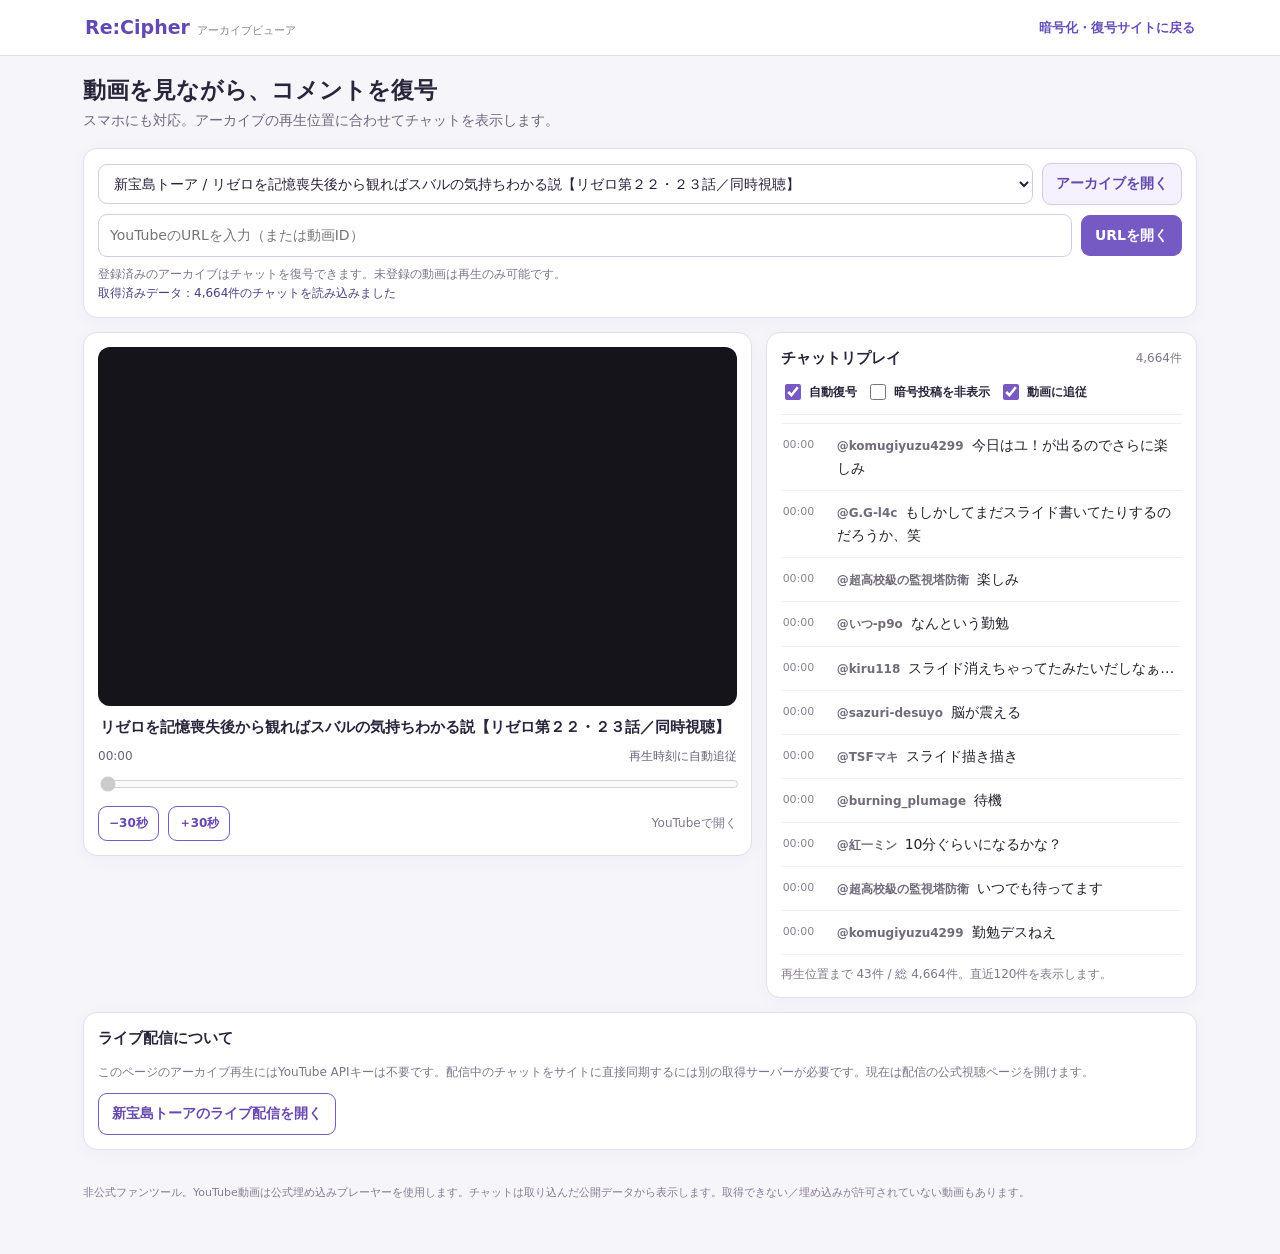
==== viewer.html @ 26892844 "Keep mobile chat settings inside chat panel without overlapping video" ====
<!doctype html>
<html lang="ja">
<head>
<meta charset="utf-8">
<meta name="viewport" content="width=device-width,initial-scale=1">
<meta name="theme-color" content="#f6f4fc">
<meta name="description" content="Re:Cipherのアーカイブビューア。YouTube動画を見ながらネタバレ防止言語を自動復号・非表示にできます。">
<title>アーカイブビューア | Re:Cipher</title>
<style>
:root{font:14px/1.55 system-ui,"Yu Gothic",Meiryo,sans-serif;color:#29253b;background:#f6f5fa}
*{box-sizing:border-box}body{margin:0}button,input,select{font:inherit}button{cursor:pointer}
button:disabled{opacity:.5;cursor:not-allowed}a{color:#684fba}
header{background:#fff;border-bottom:1px solid #e5dfed}
.top{max-width:1150px;margin:auto;padding:13px 20px;display:flex;align-items:center;justify-content:space-between;gap:10px}
.brand{font-size:19px;font-weight:800;color:#634ab3;text-decoration:none}.brand small{font-size:11px;font-weight:500;color:#8c819e}
nav a{font-size:13px;text-decoration:none;font-weight:650}
.wrap{max-width:1150px;margin:0 auto;padding:18px}
h1{font-size:23px;line-height:1.3;margin:2px 0 4px}h2{font-size:15px;margin:0}
.lead{color:#70677e;margin:4px 0 16px}
.panel{background:#fff;border:1px solid #e4deec;border-radius:14px;padding:14px;margin-bottom:14px;box-shadow:0 3px 18px rgba(59,41,100,.035)}
.hrow{display:flex;align-items:center;gap:9px;flex-wrap:wrap}
.hrow>*{min-width:0}
input[type=text],input[type=url],select{width:100%;padding:10px 11px;border:1px solid #d6cce6;border-radius:9px;background:#fff;color:#282039}
input:focus,button:focus-visible,select:focus{outline:2px solid #a898db;outline-offset:1px}
.btn{border:1px solid #755ac3;border-radius:9px;padding:9px 13px;font-weight:700;background:#755ac3;color:#fff;white-space:nowrap}
.btn.ghost{background:#fff;color:#6849ad}.btn.soft{background:#f5f1ff;color:#6248a9;border-color:#d4c8ee}
.btn.small{font-size:12px;padding:7px 10px}
.source-select{flex:1 1 290px}.link-input{flex:1 1 300px}
.help{color:#7d758b;font-size:12px}.help strong{color:#5947a1}
.status{font-size:12px;color:#4e4084}.status.error{color:#a63b58}
.layout{display:grid;grid-template-columns:minmax(0,1.55fr) minmax(290px,1fr);gap:14px;align-items:start}
.player-wrap{min-width:0}
.player-shell{border-radius:12px;overflow:hidden;background:#14141a;aspect-ratio:16/9;min-height:200px;position:relative}
#yt-player,#yt-player iframe,.player-shell iframe{width:100%;height:100%;border:0}
.video-name{font-size:15px;font-weight:700;margin:10px 2px 2px;overflow-wrap:anywhere}
.seek-row{display:flex;justify-content:space-between;gap:10px;align-items:center;margin:8px 0}
.seek-row span{font-size:12px;color:#6a617a;font-variant-numeric:tabular-nums}
#seek{width:100%;accent-color:#7859c0}
.chat-panel{overflow:hidden;display:flex;flex-direction:column;min-height:420px;max-height:calc(100vh - 140px)}
.chat-controls{flex:0 0 auto;min-width:0}
.chat-head{display:flex;align-items:center;justify-content:space-between;gap:10px;flex-wrap:wrap}
.toggles{display:flex;gap:9px;flex-wrap:wrap;padding:11px 0;border-bottom:1px solid #eeeaf4}
.toggles label{font-size:12px;font-weight:650;white-space:nowrap;display:flex;align-items:center;gap:5px}
.toggles input{accent-color:#795ac2;width:16px;height:16px}
.chat-list{flex:1;min-height:240px;max-height:550px;overflow-y:auto;padding:4px 0 10px;scrollbar-color:#bcb2d2 transparent}
/* YouTube-like chat hierarchy: quiet timestamp/name, readable message text. */
.msg{display:grid;grid-template-columns:45px minmax(0,1fr);gap:9px;align-items:start;padding:10px 2px;border-bottom:1px solid #f1edf6;line-height:1.65}
.msg time{font-size:11px;line-height:1.65;color:#8b8392;font-variant-numeric:tabular-nums;white-space:nowrap;padding-top:2px}
.msg>div{min-width:0}
.msg .author{display:inline;color:#716b7a;font-size:12px;font-weight:600;line-height:inherit;overflow-wrap:anywhere;margin-right:8px}
.msg .body{display:inline;color:#25212d;font-size:14px;line-height:1.65;font-weight:400;overflow-wrap:anywhere;white-space:pre-wrap;margin:0}
.msg:hover{background:#faf9fd}
.prefix{color:#644ca0;font-size:12px;font-weight:700;background:#f1edfa;border-radius:3px;padding:0 3px}
.decoded{color:#1e6859;font-weight:600;background:#edf8f4;border-radius:3px;padding:0 2px}
.cipher{color:#906631;font-weight:500}
.empty{padding:32px 10px;text-align:center;color:#867b96;font-size:13px}
.banner{background:#f5f1ff;color:#5e4a91;padding:10px 12px;border-radius:8px;font-size:12px}
.meta{font-size:12px;color:#81778c}
input[type=file]{max-width:100%;font-size:12px}
details summary{cursor:pointer;color:#6545a4;font-weight:650}
footer{color:#857c92;font-size:11px;padding:20px 0 35px}
.live-link{display:inline-flex;align-items:center;gap:7px;text-decoration:none}
@media(max-width:800px){
 .layout{display:flex;flex-direction:column;gap:0}
 .wrap{padding:12px}
 .top{padding:12px}
 .player-wrap{width:100%;position:sticky;top:0;z-index:5;background:#f6f5fa;padding-bottom:1px}
 .player-shell{border-radius:10px;min-height:200px}
 .player-wrap .panel{padding:10px}
 .chat-panel{width:100%;min-height:390px;max-height:none;overflow:hidden}
 /* Controls stay in the comment panel; only the message list itself scrolls. */
 .chat-controls{position:static;padding:10px 0 9px;background:#fff;border-bottom:1px solid #eeeaf4}
 .chat-head{gap:6px}
 .chat-head h2{font-size:13px}
 .chat-head .meta{font-size:11px}
 .toggles{justify-content:space-between;gap:7px 10px;flex-wrap:wrap;padding:8px 0 0;border-bottom:0}
 .toggles label{gap:4px;font-size:11px}
 .toggles input{width:16px;height:16px}
 .chat-list{height:min(54vh,550px);min-height:280px;max-height:none;flex:0 0 auto;overflow-y:auto;overscroll-behavior-y:contain;-webkit-overflow-scrolling:touch}
 .msg{grid-template-columns:41px minmax(0,1fr);gap:8px;padding:10px 0}
 .msg .body{font-size:15px;line-height:1.65}
 h1{font-size:20px}
 .lead{font-size:12px}
 .panel{padding:12px}
 .btn{padding:9px 10px}
}
@media(max-width:360px){
 .chat-controls{padding:8px 0}
 .toggles{column-gap:5px}
 .toggles label{gap:3px;font-size:10.5px}
 .toggles input{width:15px;height:15px}
}
</style>
</head>
<body>
<header><div class="top"><a class="brand" href="./">Re:Cipher <small>アーカイブビューア</small></a><nav><a href="./">暗号化・復号サイトに戻る</a></nav></div></header>
<main class="wrap">
<h1>動画を見ながら、コメントを復号</h1>
<p class="lead">スマホにも対応。アーカイブの再生位置に合わせてチャットを表示します。</p>
<section class="panel" aria-label="動画の選択">
 <div class="hrow" style="margin-bottom:9px">
  <select id="video-select" class="source-select" aria-label="取得済みアーカイブを選択"><option value="">取得済みアーカイブを読み込み中…</option></select>
  <button id="select-video" class="btn soft" type="button">アーカイブを開く</button>
 </div>
 <div class="hrow">
  <input id="video-url" class="link-input" type="url" inputmode="url" placeholder="YouTubeのURLを入力（または動画ID）" aria-label="YouTube動画のURL">
  <button id="open-url" class="btn" type="button">URLを開く</button>
 </div>
 <p class="help" style="margin:8px 0 0">登録済みのアーカイブはチャットを復号できます。未登録の動画は再生のみ可能です。</p>
 <div id="status" class="status" role="status" aria-live="polite"></div>
</section>
<div class="layout">
 <div class="player-wrap">
  <div class="panel">
   <div class="player-shell"><div id="yt-player"></div></div>
   <div class="video-name" id="video-title">アーカイブを選択してください</div>
   <div class="seek-row"><span id="position">00:00</span><span id="duration">再生時刻に自動追従</span></div>
   <input type="range" id="seek" min="0" max="100" value="0" step="1" aria-label="再生位置を移動" disabled>
   <div class="hrow" style="margin-top:8px;justify-content:space-between">
    <div class="hrow"><button class="btn ghost small" id="back30" type="button">−30秒</button><button class="btn ghost small" id="forward30" type="button">＋30秒</button></div>
    <a id="youtube-link" href="https://www.youtube.com/channel/UCrXdSoIyfBmeKPsu0CggugQ/live" target="_blank" rel="noopener noreferrer" class="help live-link">YouTubeで開く</a>
   </div>
  </div>
 </div>
 <section class="panel chat-panel" aria-label="自動復号チャット">
  <div class="chat-controls" role="group" aria-label="チャット表示設定">
   <div class="chat-head">
    <h2>チャットリプレイ</h2>
    <span id="chat-count" class="meta">データを読み込み中</span>
   </div>
   <div class="toggles">
    <label><input type="checkbox" id="decode-toggle" checked>自動復号</label>
    <label><input type="checkbox" id="hide-toggle">暗号投稿を非表示</label>
    <label><input type="checkbox" id="follow-toggle" checked>動画に追従</label>
   </div>
  </div>
  <div class="chat-list" id="chat-list" role="log" aria-live="off"><div class="empty">動画を選ぶとコメントが表示されます</div></div>
  <div class="meta" id="chat-footer">接頭辞「ネタバレ防止言語:」と旧「Re信号:」に対応します。</div>
 </section>
</div>
<section class="panel">
 <h2>ライブ配信について</h2>
 <p class="help">このページのアーカイブ再生にはYouTube APIキーは不要です。配信中のチャットをサイトに直接同期するには別の取得サーバーが必要です。現在は配信の公式視聴ページを開けます。</p>
 <a href="https://www.youtube.com/channel/UCrXdSoIyfBmeKPsu0CggugQ/live" target="_blank" rel="noopener noreferrer" class="btn ghost live-link">新宝島トーアのライブ配信を開く</a>
</section>
<footer>非公式ファンツール。YouTube動画は公式埋め込みプレーヤーを使用します。チャットは取り込んだ公開データから表示します。取得できない／埋め込みが許可されていない動画もあります。</footer>
</main>
<script src="viewer.js" defer></script>
</body>
</html>
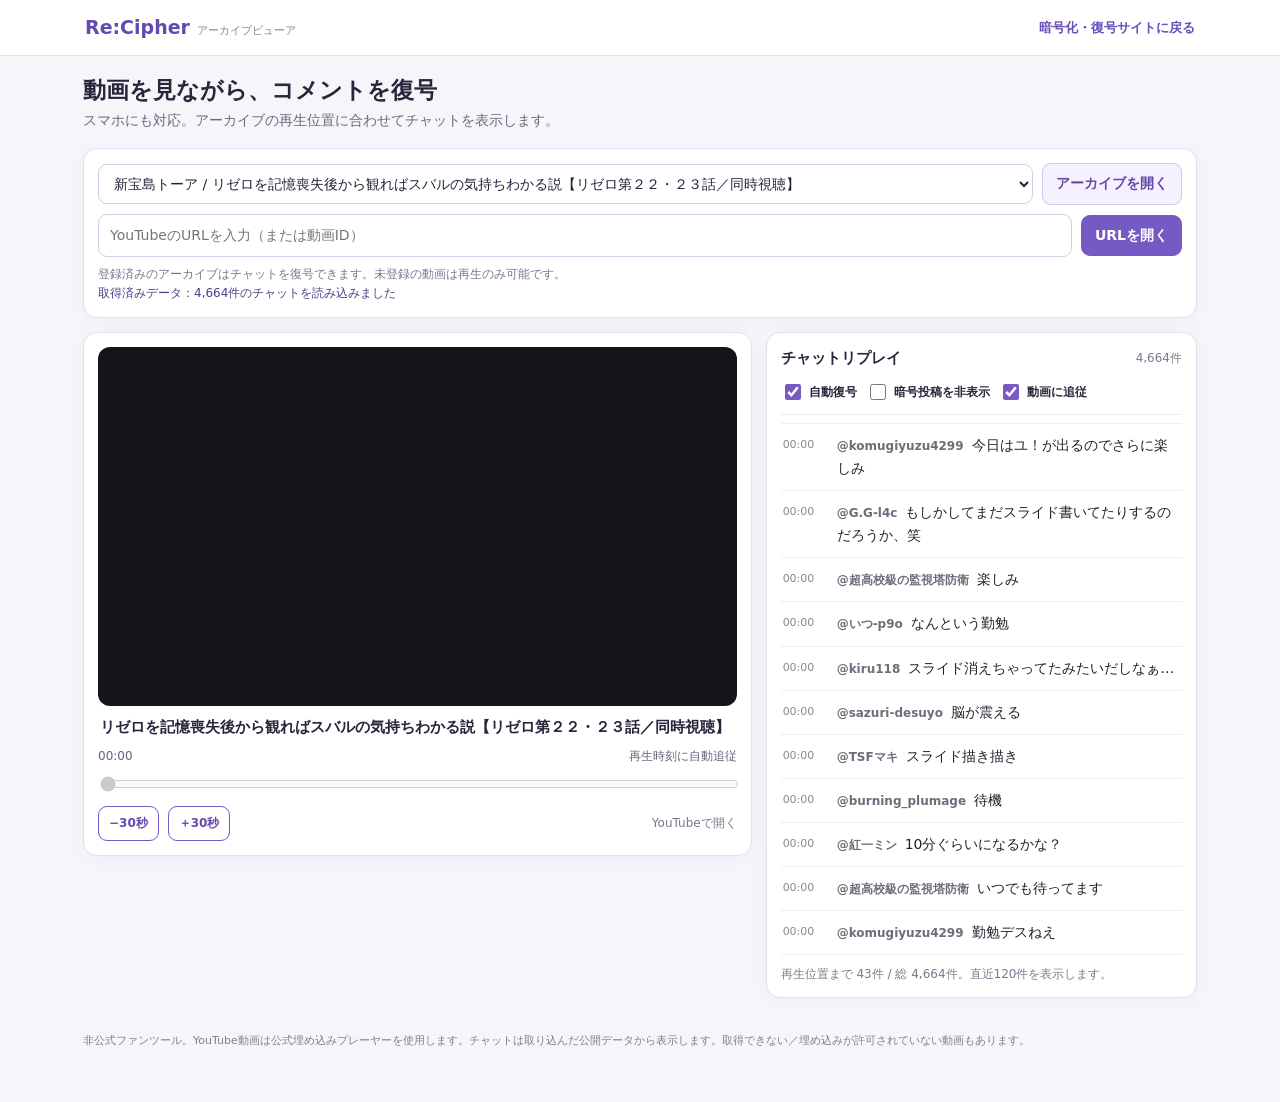
==== commit aded4de2: "Compact mobile video player controls and remove obsolete live section" ====
--- a/viewer.html
+++ b/viewer.html
@@ -39,6 +39,8 @@
 .chat-panel{overflow:hidden;display:flex;flex-direction:column;min-height:420px;max-height:calc(100vh - 140px)}
 .chat-controls{flex:0 0 auto;min-width:0}
 .chat-head{display:flex;align-items:center;justify-content:space-between;gap:10px;flex-wrap:wrap}
+.chat-head-actions{display:flex;align-items:center;justify-content:flex-end;gap:9px}
+.playback-toggle{display:none}
 .toggles{display:flex;gap:9px;flex-wrap:wrap;padding:11px 0;border-bottom:1px solid #eeeaf4}
 .toggles label{font-size:12px;font-weight:650;white-space:nowrap;display:flex;align-items:center;gap:5px}
 .toggles input{accent-color:#795ac2;width:16px;height:16px}
@@ -65,18 +67,25 @@
  .wrap{padding:12px}
  .top{padding:12px}
  .player-wrap{width:100%;position:sticky;top:0;z-index:5;background:#f6f5fa;padding-bottom:1px}
- .player-shell{border-radius:10px;min-height:200px}
- .player-wrap .panel{padding:10px}
- .chat-panel{width:100%;min-height:390px;max-height:none;overflow:hidden}
- /* Controls stay in the comment panel; only the message list itself scrolls. */
- .chat-controls{position:static;padding:10px 0 9px;background:#fff;border-bottom:1px solid #eeeaf4}
- .chat-head{gap:6px}
- .chat-head h2{font-size:13px}
- .chat-head .meta{font-size:11px}
- .toggles{justify-content:space-between;gap:7px 10px;flex-wrap:wrap;padding:8px 0 0;border-bottom:0}
- .toggles label{gap:4px;font-size:11px}
- .toggles input{width:16px;height:16px}
- .chat-list{height:min(54vh,550px);min-height:280px;max-height:none;flex:0 0 auto;overflow-y:auto;overscroll-behavior-y:contain;-webkit-overflow-scrolling:touch}
+ .player-shell{border-radius:10px;min-height:0}
+ .player-wrap .panel{padding:5px;margin-bottom:0}
+ /* Keep the video full width; tuck title/seek/skip behind a compact button. */
+ .player-wrap .player-extras{display:none;padding:2px 5px 5px}
+ .player-wrap .player-extras.is-open{display:block}
+ /* Keep the controls in the same sticky stack as the video so they can never drift over it. */
+ .player-wrap > .chat-controls{position:static;top:auto;padding:8px 11px;margin:0;background:#fff;border:1px solid #e4deec;border-top:0;border-radius:0 0 12px 12px}
+ .player-wrap .chat-head{gap:6px}
+ .player-wrap .chat-head h2{font-size:13px}
+ .player-wrap .chat-head .meta{font-size:11px}
+ .player-wrap .chat-head-actions{gap:8px}
+ .player-wrap .playback-toggle{display:inline-flex;align-items:center;justify-content:center;padding:4px 8px;min-height:28px;white-space:nowrap;background:#f5f0ff;border:1px solid #d4c8ec;border-radius:7px;color:#624ca0;font-size:11px;font-weight:700}
+ .player-wrap .playback-toggle[aria-expanded="true"]{background:#eae1fa}
+ .player-wrap .toggles{justify-content:space-between;gap:7px 10px;flex-wrap:wrap;padding:6px 0 0;border-bottom:0}
+ .player-wrap .toggles label{gap:4px;font-size:11px}
+ .player-wrap .toggles input{width:16px;height:16px}
+ .chat-panel{width:100%;height:100vh;height:100dvh;min-height:390px;max-height:none;overflow:hidden;padding-top:4px}
+ /* The scrollable message list remains below the video-and-controls stack. */
+ .chat-list{height:auto;min-height:0;max-height:none;flex:1 1 auto;overflow-y:auto;overscroll-behavior-y:contain;-webkit-overflow-scrolling:touch}
  .msg{grid-template-columns:41px minmax(0,1fr);gap:8px;padding:10px 0}
  .msg .body{font-size:15px;line-height:1.65}
  h1{font-size:20px}
@@ -85,10 +94,12 @@
  .btn{padding:9px 10px}
 }
 @media(max-width:360px){
- .chat-controls{padding:8px 0}
- .toggles{column-gap:5px}
- .toggles label{gap:3px;font-size:10.5px}
- .toggles input{width:15px;height:15px}
+ .player-wrap > .chat-controls{padding:8px 10px}
+ .player-wrap .chat-head-actions{gap:5px}
+ .player-wrap .playback-toggle{padding:4px 6px;font-size:10.5px}
+ .player-wrap .toggles{column-gap:5px}
+ .player-wrap .toggles label{gap:3px;font-size:10.5px}
+ .player-wrap .toggles input{width:15px;height:15px}
 }
 </style>
 </head>
@@ -113,12 +124,14 @@
  <div class="player-wrap">
   <div class="panel">
    <div class="player-shell"><div id="yt-player"></div></div>
-   <div class="video-name" id="video-title">アーカイブを選択してください</div>
+   <div class="player-extras" id="player-extras">
+    <div class="video-name" id="video-title">アーカイブを選択してください</div>
    <div class="seek-row"><span id="position">00:00</span><span id="duration">再生時刻に自動追従</span></div>
    <input type="range" id="seek" min="0" max="100" value="0" step="1" aria-label="再生位置を移動" disabled>
    <div class="hrow" style="margin-top:8px;justify-content:space-between">
     <div class="hrow"><button class="btn ghost small" id="back30" type="button">−30秒</button><button class="btn ghost small" id="forward30" type="button">＋30秒</button></div>
     <a id="youtube-link" href="https://www.youtube.com/channel/UCrXdSoIyfBmeKPsu0CggugQ/live" target="_blank" rel="noopener noreferrer" class="help live-link">YouTubeで開く</a>
+   </div>
    </div>
   </div>
  </div>
@@ -126,7 +139,10 @@
   <div class="chat-controls" role="group" aria-label="チャット表示設定">
    <div class="chat-head">
     <h2>チャットリプレイ</h2>
-    <span id="chat-count" class="meta">データを読み込み中</span>
+    <div class="chat-head-actions">
+     <span id="chat-count" class="meta">データを読み込み中</span>
+     <button id="playback-toggle" class="playback-toggle" type="button" aria-controls="player-extras" aria-expanded="false">再生操作</button>
+    </div>
    </div>
    <div class="toggles">
     <label><input type="checkbox" id="decode-toggle" checked>自動復号</label>
@@ -138,13 +154,8 @@
   <div class="meta" id="chat-footer">接頭辞「ネタバレ防止言語:」と旧「Re信号:」に対応します。</div>
  </section>
 </div>
-<section class="panel">
- <h2>ライブ配信について</h2>
- <p class="help">このページのアーカイブ再生にはYouTube APIキーは不要です。配信中のチャットをサイトに直接同期するには別の取得サーバーが必要です。現在は配信の公式視聴ページを開けます。</p>
- <a href="https://www.youtube.com/channel/UCrXdSoIyfBmeKPsu0CggugQ/live" target="_blank" rel="noopener noreferrer" class="btn ghost live-link">新宝島トーアのライブ配信を開く</a>
-</section>
 <footer>非公式ファンツール。YouTube動画は公式埋め込みプレーヤーを使用します。チャットは取り込んだ公開データから表示します。取得できない／埋め込みが許可されていない動画もあります。</footer>
 </main>
-<script src="viewer.js" defer></script>
+<script src="viewer.js?v=20261115-mobile-chat-controls" defer></script>
 </body>
 </html>
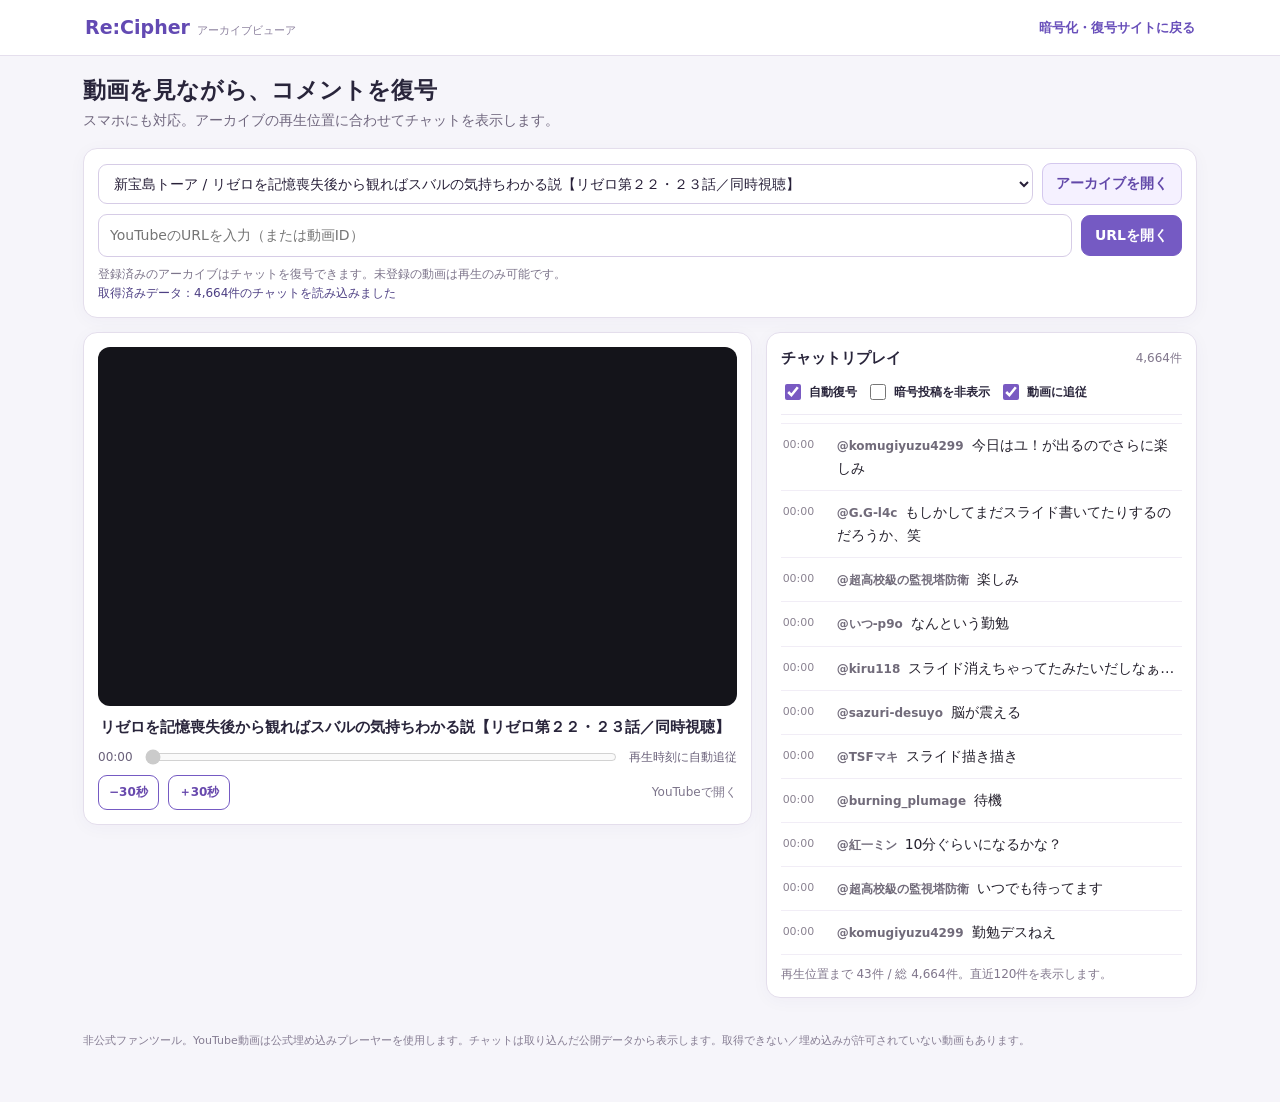
==== commit ff82f53e: "Open compact mobile playback controls by default and streamline layout" ====
--- a/viewer.html
+++ b/viewer.html
@@ -34,8 +34,9 @@
 #yt-player,#yt-player iframe,.player-shell iframe{width:100%;height:100%;border:0}
 .video-name{font-size:15px;font-weight:700;margin:10px 2px 2px;overflow-wrap:anywhere}
 .seek-row{display:flex;justify-content:space-between;gap:10px;align-items:center;margin:8px 0}
-.seek-row span{font-size:12px;color:#6a617a;font-variant-numeric:tabular-nums}
-#seek{width:100%;accent-color:#7859c0}
+.seek-row span{font-size:12px;color:#6a617a;font-variant-numeric:tabular-nums;white-space:nowrap}
+#seek{width:auto;min-width:60px;flex:1 1 auto;accent-color:#7859c0}
+.playback-actions{justify-content:space-between;margin-top:8px}
 .chat-panel{overflow:hidden;display:flex;flex-direction:column;min-height:420px;max-height:calc(100vh - 140px)}
 .chat-controls{flex:0 0 auto;min-width:0}
 .chat-head{display:flex;align-items:center;justify-content:space-between;gap:10px;flex-wrap:wrap}
@@ -70,8 +71,16 @@
  .player-shell{border-radius:10px;min-height:0}
  .player-wrap .panel{padding:5px;margin-bottom:0}
  /* Keep the video full width; tuck title/seek/skip behind a compact button. */
- .player-wrap .player-extras{display:none;padding:2px 5px 5px}
+ .player-wrap .player-extras{display:none;padding:2px 4px 4px}
  .player-wrap .player-extras.is-open{display:block}
+ .player-wrap .video-name{font-size:12px;line-height:1.4;font-weight:650;margin:5px 0 1px;white-space:nowrap;overflow:hidden;text-overflow:ellipsis}
+ .player-wrap .seek-row{gap:7px;margin:2px 0 1px;min-height:29px}
+ .player-wrap .seek-row span{font-size:11px;line-height:1.2}
+ .player-wrap #seek{margin:0 1px;height:28px;min-width:0}
+ .player-wrap .playback-actions{gap:6px;margin-top:0;min-height:34px}
+ .player-wrap .transport-actions{gap:5px;flex-wrap:nowrap}
+ .player-wrap .transport-actions .btn{min-height:32px;padding:5px 10px;font-size:12px;line-height:1.2;border-radius:8px}
+ .player-wrap #youtube-link{font-size:11px;white-space:nowrap}
  /* Keep the controls in the same sticky stack as the video so they can never drift over it. */
  .player-wrap > .chat-controls{position:static;top:auto;padding:8px 11px;margin:0;background:#fff;border:1px solid #e4deec;border-top:0;border-radius:0 0 12px 12px}
  .player-wrap .chat-head{gap:6px}
@@ -124,14 +133,17 @@
  <div class="player-wrap">
   <div class="panel">
    <div class="player-shell"><div id="yt-player"></div></div>
-   <div class="player-extras" id="player-extras">
+   <div class="player-extras is-open" id="player-extras">
     <div class="video-name" id="video-title">アーカイブを選択してください</div>
-   <div class="seek-row"><span id="position">00:00</span><span id="duration">再生時刻に自動追従</span></div>
-   <input type="range" id="seek" min="0" max="100" value="0" step="1" aria-label="再生位置を移動" disabled>
-   <div class="hrow" style="margin-top:8px;justify-content:space-between">
-    <div class="hrow"><button class="btn ghost small" id="back30" type="button">−30秒</button><button class="btn ghost small" id="forward30" type="button">＋30秒</button></div>
-    <a id="youtube-link" href="https://www.youtube.com/channel/UCrXdSoIyfBmeKPsu0CggugQ/live" target="_blank" rel="noopener noreferrer" class="help live-link">YouTubeで開く</a>
-   </div>
+    <div class="seek-row">
+     <span id="position">00:00</span>
+     <input type="range" id="seek" min="0" max="100" value="0" step="1" aria-label="再生位置を移動" disabled>
+     <span id="duration">再生時刻に自動追従</span>
+    </div>
+    <div class="hrow playback-actions">
+     <div class="hrow transport-actions"><button class="btn ghost small" id="back30" type="button">−30秒</button><button class="btn ghost small" id="forward30" type="button">＋30秒</button></div>
+     <a id="youtube-link" href="https://www.youtube.com/channel/UCrXdSoIyfBmeKPsu0CggugQ/live" target="_blank" rel="noopener noreferrer" class="help live-link">YouTubeで開く</a>
+    </div>
    </div>
   </div>
  </div>
@@ -141,7 +153,7 @@
     <h2>チャットリプレイ</h2>
     <div class="chat-head-actions">
      <span id="chat-count" class="meta">データを読み込み中</span>
-     <button id="playback-toggle" class="playback-toggle" type="button" aria-controls="player-extras" aria-expanded="false">再生操作</button>
+     <button id="playback-toggle" class="playback-toggle" type="button" aria-controls="player-extras" aria-expanded="true">再生操作 ▲</button>
     </div>
    </div>
    <div class="toggles">
@@ -156,6 +168,6 @@
 </div>
 <footer>非公式ファンツール。YouTube動画は公式埋め込みプレーヤーを使用します。チャットは取り込んだ公開データから表示します。取得できない／埋め込みが許可されていない動画もあります。</footer>
 </main>
-<script src="viewer.js?v=20261115-mobile-chat-controls" defer></script>
+<script src="viewer.js?v=20261115-compact-open-v2" defer></script>
 </body>
 </html>
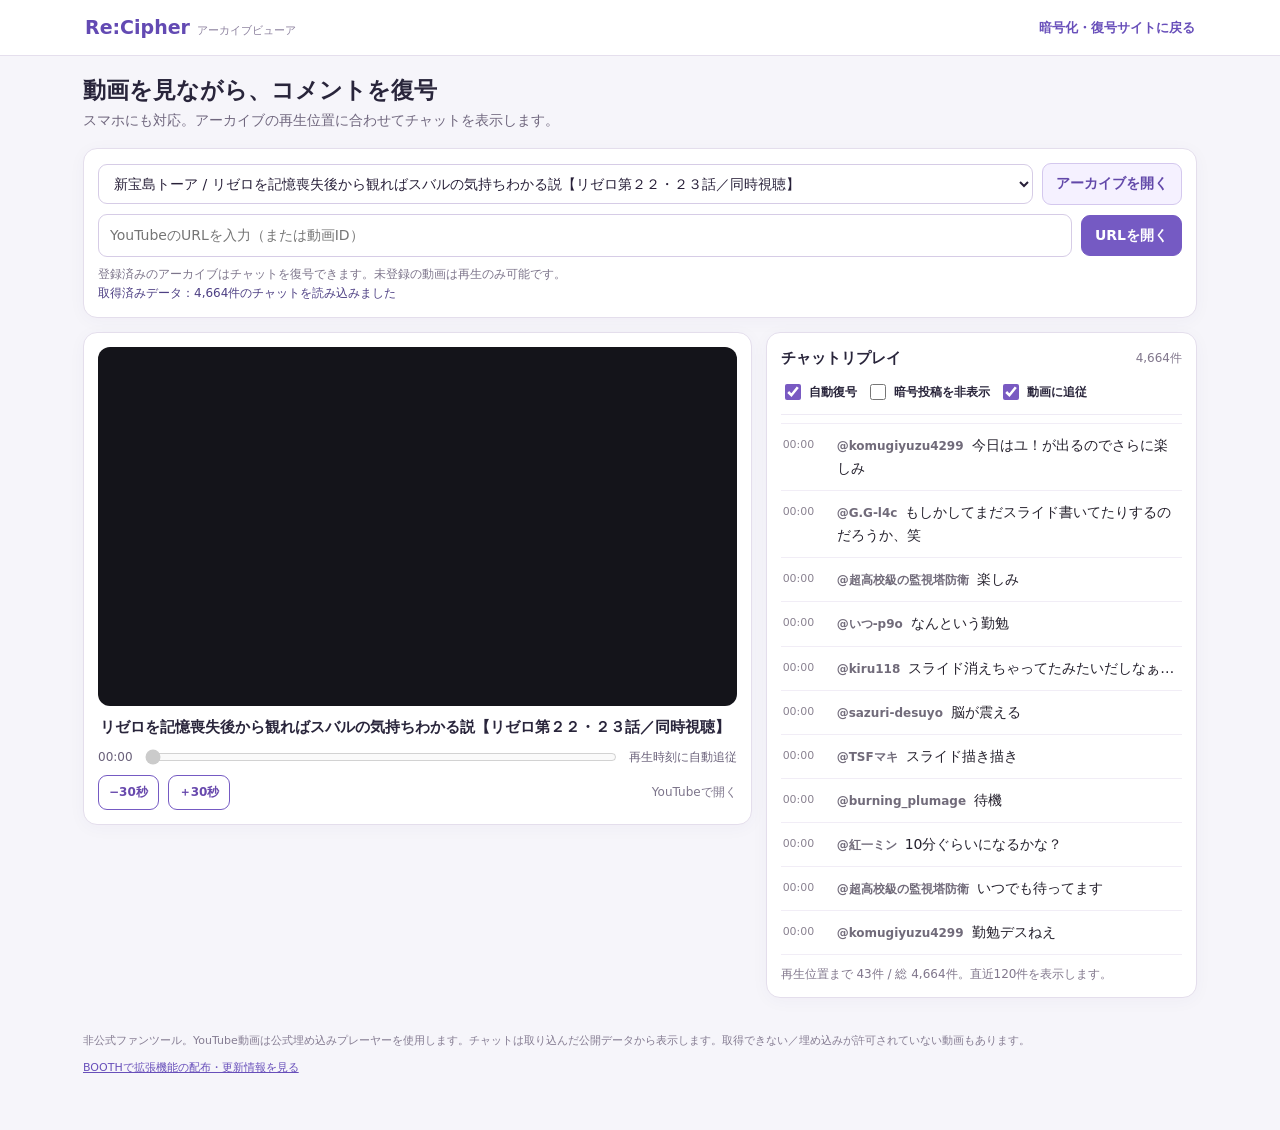
==== commit 5f3eaf3b: "Add BOOTH installation and update link to archive viewer footer" ====
--- a/viewer.html
+++ b/viewer.html
@@ -166,7 +166,7 @@
   <div class="meta" id="chat-footer">接頭辞「ネタバレ防止言語:」と旧「Re信号:」に対応します。</div>
  </section>
 </div>
-<footer>非公式ファンツール。YouTube動画は公式埋め込みプレーヤーを使用します。チャットは取り込んだ公開データから表示します。取得できない／埋め込みが許可されていない動画もあります。</footer>
+<footer>非公式ファンツール。YouTube動画は公式埋め込みプレーヤーを使用します。チャットは取り込んだ公開データから表示します。取得できない／埋め込みが許可されていない動画もあります。<div style="margin-top:10px"><a href="https://reis-shop.booth.pm/items/9078710" target="_blank" rel="noopener noreferrer">BOOTHで拡張機能の配布・更新情報を見る</a></div></footer>
 </main>
 <script src="viewer.js?v=20261115-compact-open-v2" defer></script>
 </body>
